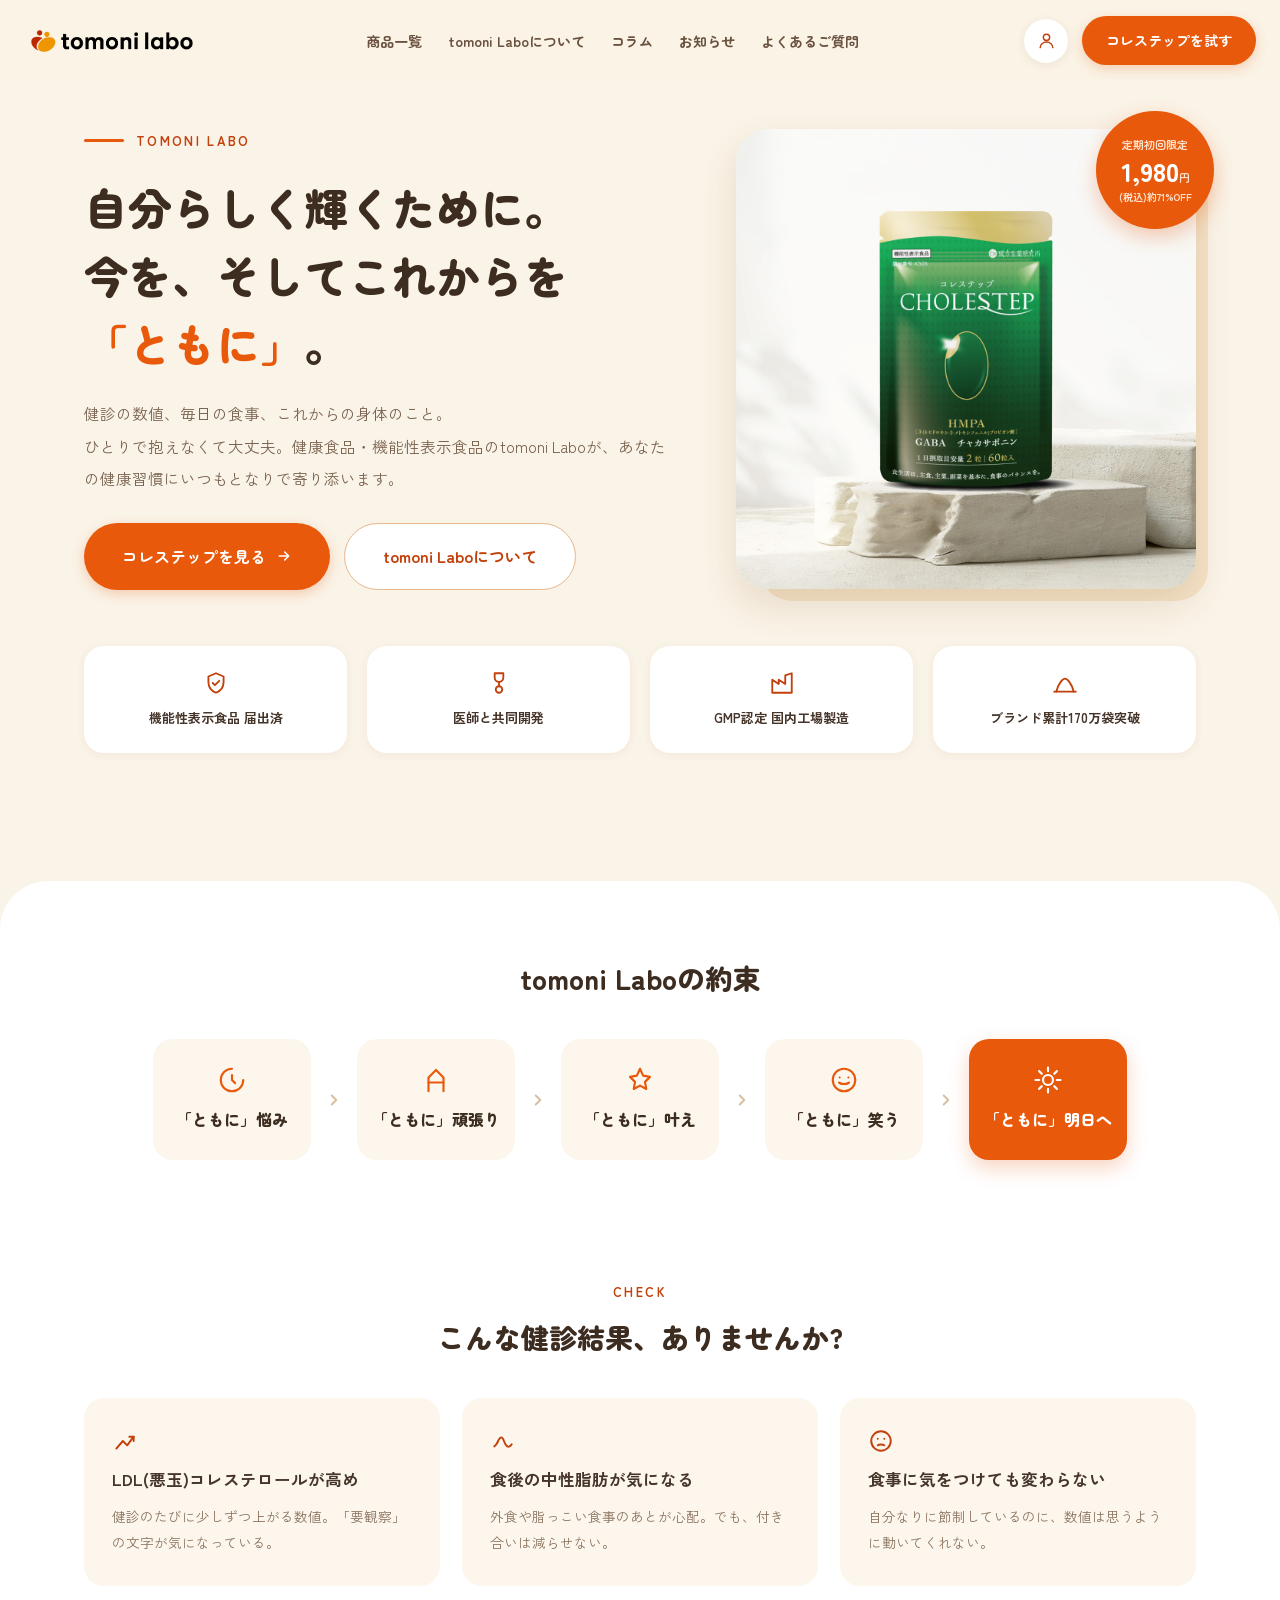
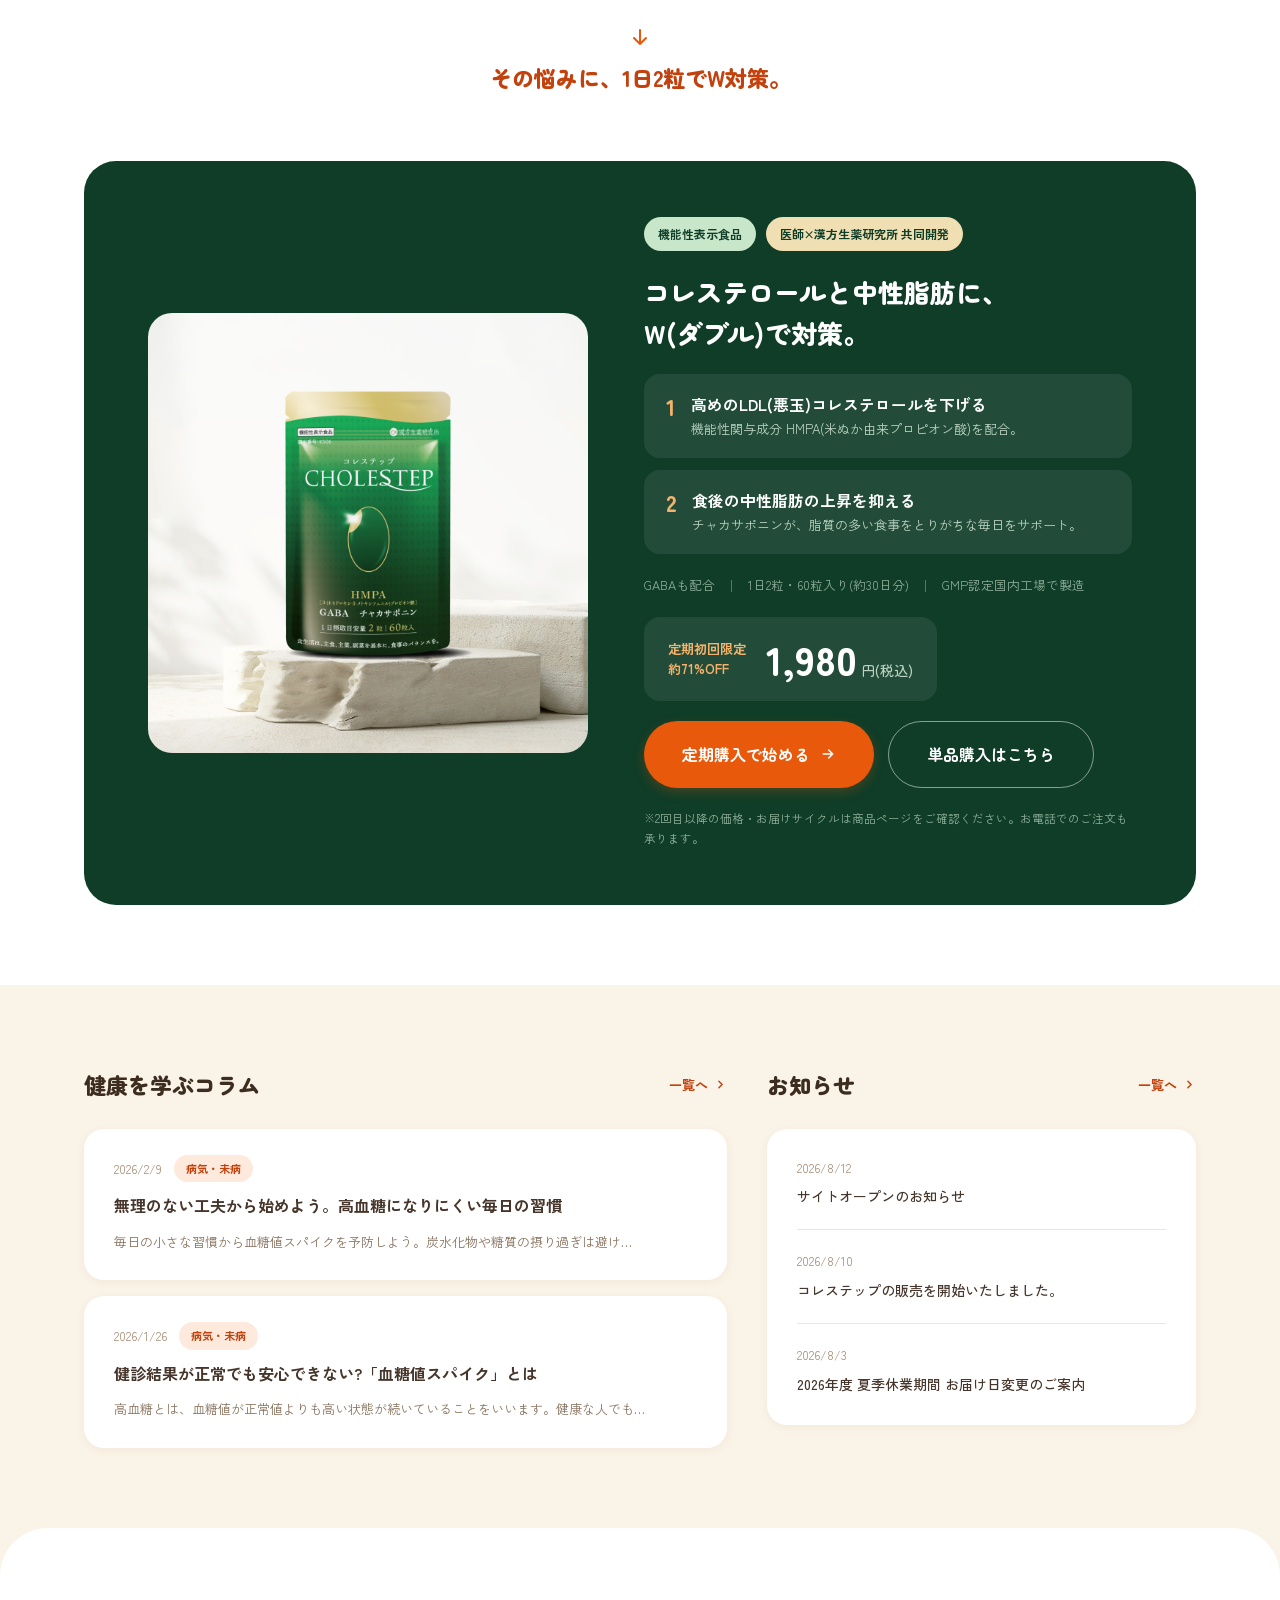
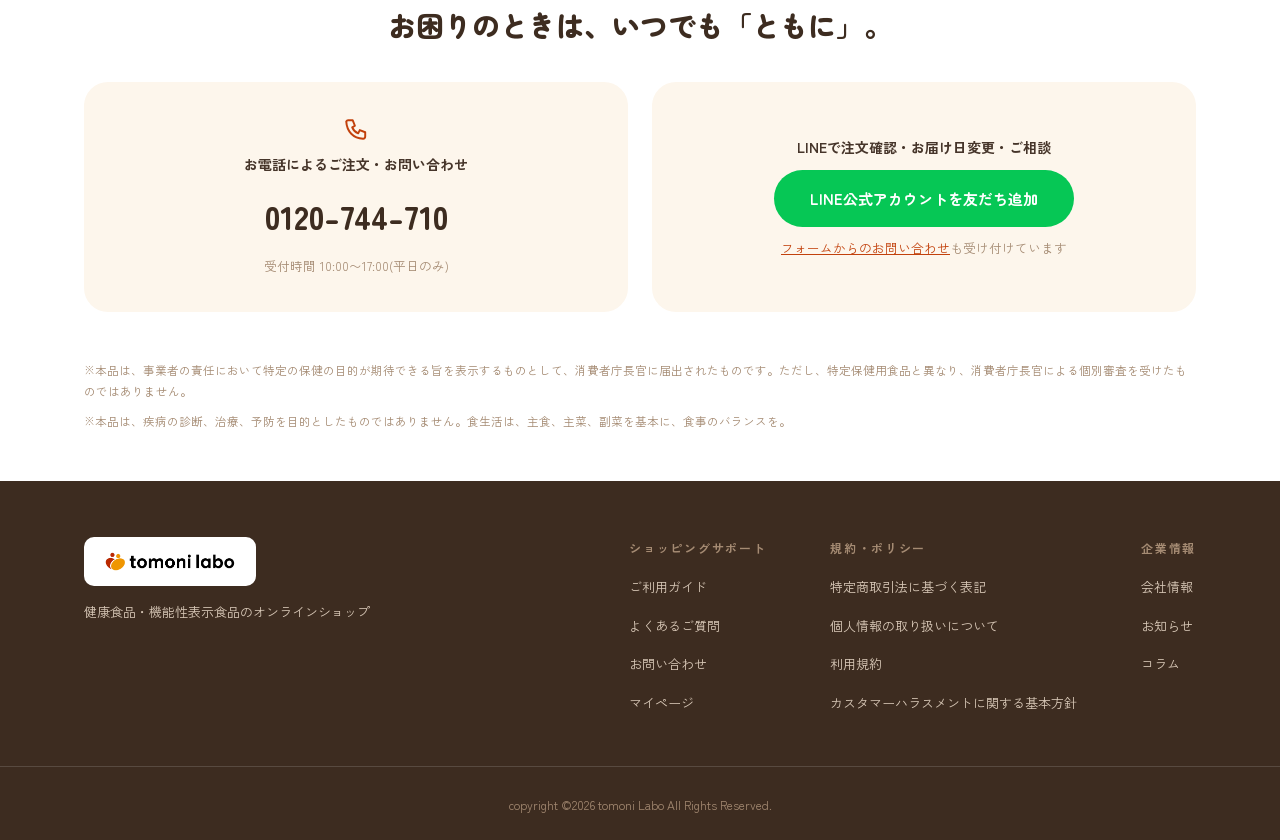
==== index.html @ ccfa9c8f "tomoni Labo トップページリニューアル(B案ベース) Co-Authored-By: Claude Fable 5 <noreply@anthropic.com>" ====
<!DOCTYPE html>
<html lang="ja">
<head>
  <meta charset="UTF-8">
  <meta name="viewport" content="width=device-width, initial-scale=1.0">
  <title>tomoni Labo(トモニラボ)公式オンラインショップ|健康食品・機能性表示食品</title>
  <meta name="description" content="自分らしく輝くために。今を、そしてこれからを「ともに」。健康食品・機能性表示食品のオンラインショップ tomoni Labo。高めのLDL(悪玉)コレステロールを下げ、食後の中性脂肪の上昇を抑える機能性表示食品「コレステップ」を販売中。">
  <meta property="og:title" content="tomoni Labo(トモニラボ)公式オンラインショップ">
  <meta property="og:description" content="自分らしく輝くために。今を、そしてこれからを「ともに」。健康食品・機能性表示食品のオンラインショップ。">
  <meta property="og:type" content="website">
  <meta property="og:url" content="https://tomoni-labo.com/">
  <link rel="preconnect" href="https://fonts.googleapis.com">
  <link rel="preconnect" href="https://fonts.gstatic.com" crossorigin>
  <link rel="stylesheet" href="https://fonts.googleapis.com/css2?family=Zen+Maru+Gothic:wght@500;700;900&family=Zen+Kaku+Gothic+New:wght@400;500;700&display=swap">
  <link rel="stylesheet" href="css/style.css">
</head>
<body>

<header class="site-header" id="top">
  <div class="header-inner">
    <a href="#top" class="header-logo">
      <img src="assets/logo.png" alt="tomoni Labo" width="176" height="36">
    </a>
    <nav class="global-nav" id="global-nav" aria-label="グローバルナビゲーション">
      <ul>
        <li><a href="#product">商品一覧</a></li>
        <li><a href="#brand">tomoni Laboについて</a></li>
        <li><a href="https://tomoni-labo.com/column">コラム</a></li>
        <li><a href="https://tomoni-labo.com/news">お知らせ</a></li>
        <li><a href="https://tomoni-labo.com/faq">よくあるご質問</a></li>
      </ul>
    </nav>
    <div class="header-actions">
      <a class="icon-btn" href="https://shop.tomoni-labo.com/shop/customers/sign_in" aria-label="マイページ">
        <svg width="19" height="19" viewBox="0 0 24 24" fill="none" stroke="currentColor" stroke-width="1.8" stroke-linecap="round" stroke-linejoin="round"><circle cx="12" cy="8" r="4"/><path d="M4 21c0-4 3.6-7 8-7s8 3 8 7"/></svg>
        <span class="icon-btn-label">マイページ</span>
      </a>
      <a class="btn btn-primary btn-header" href="https://shop.tomoni-labo.com/lp?u=cholestep">コレステップを試す</a>
      <button class="nav-toggle" id="nav-toggle" aria-label="メニュー" aria-expanded="false" aria-controls="global-nav">
        <span></span><span></span><span></span>
      </button>
    </div>
  </div>
</header>

<main>

  <!-- ヒーロー -->
  <section class="hero">
    <div class="hero-inner">
      <div class="hero-copy">
        <p class="hero-eyebrow"><span class="eyebrow-bar"></span>TOMONI LABO</p>
        <h1 class="hero-title">自分らしく輝くために。<br>今を、そしてこれからを<br><em>「ともに」</em>。</h1>
        <p class="hero-lead">健診の数値、毎日の食事、これからの身体のこと。<br class="pc-only">ひとりで抱えなくて大丈夫。健康食品・機能性表示食品のtomoni Laboが、あなたの健康習慣にいつもとなりで寄り添います。</p>
        <div class="hero-cta">
          <a class="btn btn-primary btn-lg" href="#product">コレステップを見る
            <svg width="16" height="16" viewBox="0 0 24 24" fill="none" stroke="currentColor" stroke-width="2.4" stroke-linecap="round" stroke-linejoin="round"><path d="M5 12h14M13 6l6 6-6 6"/></svg>
          </a>
          <a class="btn btn-outline btn-lg" href="#brand">tomoni Laboについて</a>
        </div>
      </div>
      <div class="hero-visual">
        <div class="hero-visual-bg" aria-hidden="true"></div>
        <img src="assets/cholestep.jpg" alt="機能性表示食品 コレステップ" width="500" height="500">
        <a class="price-badge" href="https://shop.tomoni-labo.com/lp?u=cholestep">
          <span class="price-badge-label">定期初回限定</span>
          <span class="price-badge-price">1,980<small>円</small></span>
          <span class="price-badge-note">(税込)約71%OFF</span>
        </a>
      </div>
    </div>

    <!-- 信頼バー -->
    <div class="trust-bar">
      <div class="trust-item">
        <svg width="26" height="26" viewBox="0 0 24 24" fill="none" stroke="currentColor" stroke-width="1.7" stroke-linecap="round" stroke-linejoin="round"><path d="M12 3l7 3v5c0 5-3 8.4-7 10-4-1.6-7-5-7-10V6z"/><path d="M9 12l2 2 4-4"/></svg>
        <span>機能性表示食品 届出済</span>
      </div>
      <div class="trust-item">
        <svg width="26" height="26" viewBox="0 0 24 24" fill="none" stroke="currentColor" stroke-width="1.7" stroke-linecap="round" stroke-linejoin="round"><path d="M8 3h8v4a4 4 0 0 1-8 0z"/><path d="M12 11v4"/><circle cx="12" cy="18" r="3"/></svg>
        <span>医師と共同開発</span>
      </div>
      <div class="trust-item">
        <svg width="26" height="26" viewBox="0 0 24 24" fill="none" stroke="currentColor" stroke-width="1.7" stroke-linecap="round" stroke-linejoin="round"><path d="M3 21V9l6 4V9l6 4V5l6-2v18z"/></svg>
        <span>GMP認定 国内工場製造</span>
      </div>
      <div class="trust-item">
        <svg width="26" height="26" viewBox="0 0 24 24" fill="none" stroke="currentColor" stroke-width="1.7" stroke-linecap="round" stroke-linejoin="round"><path d="M4 20c2-8 6-12 8-12s6 4 8 12"/><path d="M2 20h20"/></svg>
        <span>ブランド累計170万袋突破</span>
      </div>
    </div>
  </section>

  <!-- tomoni Laboの約束 -->
  <section class="promise" id="brand">
    <div class="section-inner">
      <h2 class="section-title">tomoni Laboの約束</h2>
      <div class="promise-flow">
        <div class="promise-card">
          <svg width="30" height="30" viewBox="0 0 24 24" fill="none" stroke="currentColor" stroke-width="1.7" stroke-linecap="round" stroke-linejoin="round"><path d="M21 12a9 9 0 1 1-9-9"/><path d="M12 8v4l2.5 2.5"/></svg>
          <span>「ともに」悩み</span>
        </div>
        <svg class="promise-arrow" width="18" height="18" viewBox="0 0 24 24" fill="none" stroke="currentColor" stroke-width="2.6" stroke-linecap="round" stroke-linejoin="round" aria-hidden="true"><path d="M9 6l6 6-6 6"/></svg>
        <div class="promise-card">
          <svg width="30" height="30" viewBox="0 0 24 24" fill="none" stroke="currentColor" stroke-width="1.7" stroke-linecap="round" stroke-linejoin="round"><path d="M6 21V10l6-6 6 6v11"/><path d="M6 14h12"/></svg>
          <span>「ともに」頑張り</span>
        </div>
        <svg class="promise-arrow" width="18" height="18" viewBox="0 0 24 24" fill="none" stroke="currentColor" stroke-width="2.6" stroke-linecap="round" stroke-linejoin="round" aria-hidden="true"><path d="M9 6l6 6-6 6"/></svg>
        <div class="promise-card">
          <svg width="30" height="30" viewBox="0 0 24 24" fill="none" stroke="currentColor" stroke-width="1.7" stroke-linecap="round" stroke-linejoin="round"><path d="M12 3l2.5 5.5L20 9.5l-4 4 1 5.7L12 16.5 7 19.2l1-5.7-4-4 5.5-1z"/></svg>
          <span>「ともに」叶え</span>
        </div>
        <svg class="promise-arrow" width="18" height="18" viewBox="0 0 24 24" fill="none" stroke="currentColor" stroke-width="2.6" stroke-linecap="round" stroke-linejoin="round" aria-hidden="true"><path d="M9 6l6 6-6 6"/></svg>
        <div class="promise-card">
          <svg width="30" height="30" viewBox="0 0 24 24" fill="none" stroke="currentColor" stroke-width="1.7" stroke-linecap="round" stroke-linejoin="round"><circle cx="12" cy="12" r="9"/><path d="M8.5 10h.01M15.5 10h.01"/><path d="M8 14c1.2 1.6 6.8 1.6 8 0"/></svg>
          <span>「ともに」笑う</span>
        </div>
        <svg class="promise-arrow" width="18" height="18" viewBox="0 0 24 24" fill="none" stroke="currentColor" stroke-width="2.6" stroke-linecap="round" stroke-linejoin="round" aria-hidden="true"><path d="M9 6l6 6-6 6"/></svg>
        <div class="promise-card promise-card-accent">
          <svg width="30" height="30" viewBox="0 0 24 24" fill="none" stroke="currentColor" stroke-width="1.7" stroke-linecap="round" stroke-linejoin="round"><circle cx="12" cy="12" r="4"/><path d="M12 2v3M12 19v3M2 12h3M19 12h3M4.9 4.9l2.1 2.1M17 17l2.1 2.1M19.1 4.9L17 7M7 17l-2.1 2.1"/></svg>
          <span>「ともに」明日へ</span>
        </div>
      </div>
    </div>
  </section>

  <!-- お悩み共感 -->
  <section class="concerns">
    <div class="section-inner">
      <p class="section-eyebrow">CHECK</p>
      <h2 class="section-title">こんな健診結果、ありませんか?</h2>
      <div class="concerns-grid">
        <div class="concern-card">
          <svg width="26" height="26" viewBox="0 0 24 24" fill="none" stroke="currentColor" stroke-width="1.8" stroke-linecap="round" stroke-linejoin="round"><path d="M4 19L10 12l4 4 6-8"/><path d="M20 12V8h-4"/></svg>
          <h3>LDL(悪玉)コレステロールが高め</h3>
          <p>健診のたびに少しずつ上がる数値。「要観察」の文字が気になっている。</p>
        </div>
        <div class="concern-card">
          <svg width="26" height="26" viewBox="0 0 24 24" fill="none" stroke="currentColor" stroke-width="1.8" stroke-linecap="round" stroke-linejoin="round"><path d="M4 17c2-1 3-4 4-6 1.4-2.8 3-3 4-1 1.2 2.4 2 6 4 7 1.2 0.6 3 0 4-2"/></svg>
          <h3>食後の中性脂肪が気になる</h3>
          <p>外食や脂っこい食事のあとが心配。でも、付き合いは減らせない。</p>
        </div>
        <div class="concern-card">
          <svg width="26" height="26" viewBox="0 0 24 24" fill="none" stroke="currentColor" stroke-width="1.8" stroke-linecap="round" stroke-linejoin="round"><circle cx="12" cy="12" r="9"/><path d="M9 10h.01M15 10h.01"/><path d="M9 16c1-1 5-1 6 0"/></svg>
          <h3>食事に気をつけても変わらない</h3>
          <p>自分なりに節制しているのに、数値は思うように動いてくれない。</p>
        </div>
      </div>
      <div class="concerns-lead">
        <svg width="24" height="24" viewBox="0 0 24 24" fill="none" stroke="currentColor" stroke-width="2" stroke-linecap="round" stroke-linejoin="round" aria-hidden="true"><path d="M12 4v14M6 12l6 6 6-6"/></svg>
        <p>その悩みに、1日2粒でW対策。</p>
      </div>
    </div>
  </section>

  <!-- 商品(コレステップ) -->
  <section class="product" id="product">
    <div class="section-inner">
      <div class="product-card">
        <div class="product-visual">
          <img src="assets/cholestep.jpg" alt="機能性表示食品 コレステップ" width="440" height="440" loading="lazy">
        </div>
        <div class="product-detail">
          <div class="product-badges">
            <span class="badge badge-green">機能性表示食品</span>
            <span class="badge badge-gold">医師×漢方生薬研究所 共同開発</span>
          </div>
          <h2 class="product-title">コレステロールと中性脂肪に、<br>W(ダブル)で対策。</h2>
          <div class="product-features">
            <div class="feature">
              <span class="feature-num">1</span>
              <div>
                <h3>高めのLDL(悪玉)コレステロールを下げる</h3>
                <p>機能性関与成分 HMPA(米ぬか由来プロピオン酸)を配合。</p>
              </div>
            </div>
            <div class="feature">
              <span class="feature-num">2</span>
              <div>
                <h3>食後の中性脂肪の上昇を抑える</h3>
                <p>チャカサポニンが、脂質の多い食事をとりがちな毎日をサポート。</p>
              </div>
            </div>
          </div>
          <ul class="product-meta">
            <li>GABAも配合</li>
            <li>1日2粒・60粒入り(約30日分)</li>
            <li>GMP認定国内工場で製造</li>
          </ul>
          <div class="product-price">
            <span class="product-price-label">定期初回限定<br>約71%OFF</span>
            <span class="product-price-value">1,980<small>円(税込)</small></span>
          </div>
          <div class="product-cta">
            <a class="btn btn-primary btn-lg" href="https://shop.tomoni-labo.com/lp?u=cholestep">定期購入で始める
              <svg width="16" height="16" viewBox="0 0 24 24" fill="none" stroke="currentColor" stroke-width="2.4" stroke-linecap="round" stroke-linejoin="round"><path d="M5 12h14M13 6l6 6-6 6"/></svg>
            </a>
            <a class="btn btn-ghost btn-lg" href="https://shop.tomoni-labo.com/shop/products/P-CLSXXXXX-01O00000">単品購入はこちら</a>
          </div>
          <p class="product-note">※2回目以降の価格・お届けサイクルは商品ページをご確認ください。お電話でのご注文も承ります。</p>
        </div>
      </div>
    </div>
  </section>

  <!-- コラム+お知らせ -->
  <section class="content-grid">
    <div class="section-inner">
      <div class="content-columns">
        <div class="column-block">
          <div class="block-head">
            <h2 class="section-title-sm">健康を学ぶコラム</h2>
            <a class="more-link" href="https://tomoni-labo.com/column">一覧へ
              <svg width="13" height="13" viewBox="0 0 24 24" fill="none" stroke="currentColor" stroke-width="2.6" stroke-linecap="round" stroke-linejoin="round"><path d="M9 6l6 6-6 6"/></svg>
            </a>
          </div>
          <a class="article-card" href="https://tomoni-labo.com/column">
            <div class="article-meta"><time datetime="2026-02-09">2026/2/9</time><span class="tag">病気・未病</span></div>
            <h3>無理のない工夫から始めよう。高血糖になりにくい毎日の習慣</h3>
            <p>毎日の小さな習慣から血糖値スパイクを予防しよう。炭水化物や糖質の摂り過ぎは避け…</p>
          </a>
          <a class="article-card" href="https://tomoni-labo.com/column">
            <div class="article-meta"><time datetime="2026-01-26">2026/1/26</time><span class="tag">病気・未病</span></div>
            <h3>健診結果が正常でも安心できない?「血糖値スパイク」とは</h3>
            <p>高血糖とは、血糖値が正常値よりも高い状態が続いていることをいいます。健康な人でも…</p>
          </a>
        </div>
        <div class="news-block">
          <div class="block-head">
            <h2 class="section-title-sm">お知らせ</h2>
            <a class="more-link" href="https://tomoni-labo.com/news">一覧へ
              <svg width="13" height="13" viewBox="0 0 24 24" fill="none" stroke="currentColor" stroke-width="2.6" stroke-linecap="round" stroke-linejoin="round"><path d="M9 6l6 6-6 6"/></svg>
            </a>
          </div>
          <ul class="news-list">
            <li><a href="https://tomoni-labo.com/news"><time datetime="2026-08-12">2026/8/12</time><span>サイトオープンのお知らせ</span></a></li>
            <li><a href="https://tomoni-labo.com/news"><time datetime="2026-08-10">2026/8/10</time><span>コレステップの販売を開始いたしました。</span></a></li>
            <li><a href="https://tomoni-labo.com/news"><time datetime="2026-08-03">2026/8/3</time><span>2026年度 夏季休業期間 お届け日変更のご案内</span></a></li>
          </ul>
        </div>
      </div>
    </div>
  </section>

  <!-- サポート -->
  <section class="support">
    <div class="section-inner">
      <h2 class="section-title">お困りのときは、いつでも「ともに」。</h2>
      <div class="support-grid">
        <div class="support-card">
          <svg width="26" height="26" viewBox="0 0 24 24" fill="none" stroke="currentColor" stroke-width="1.8" stroke-linecap="round" stroke-linejoin="round"><path d="M5 4h4l2 5-2.5 1.5c1 2.5 3 4.5 5.5 5.5L15.5 13l5 2v4a2 2 0 0 1-2 2C9.6 20.5 3.5 14.4 3 5a2 2 0 0 1 2-1"/></svg>
          <p class="support-label">お電話によるご注文・お問い合わせ</p>
          <a class="support-tel" href="tel:0120744710">0120-744-710</a>
          <p class="support-note">受付時間 10:00〜17:00(平日のみ)</p>
        </div>
        <div class="support-card">
          <p class="support-label">LINEで注文確認・お届け日変更・ご相談</p>
          <a class="btn btn-line" href="https://lin.ee/5a2stE7">LINE公式アカウントを友だち追加</a>
          <p class="support-note"><a href="https://tomoni-labo.com/form">フォームからのお問い合わせ</a>も受け付けています</p>
        </div>
      </div>
      <div class="disclaimer">
        <p>※本品は、事業者の責任において特定の保健の目的が期待できる旨を表示するものとして、消費者庁長官に届出されたものです。ただし、特定保健用食品と異なり、消費者庁長官による個別審査を受けたものではありません。</p>
        <p>※本品は、疾病の診断、治療、予防を目的としたものではありません。食生活は、主食、主菜、副菜を基本に、食事のバランスを。</p>
      </div>
    </div>
  </section>

</main>

<footer class="site-footer">
  <div class="footer-inner">
    <div class="footer-brand">
      <div class="footer-logo"><img src="assets/logo.png" alt="tomoni Labo" width="140" height="29" loading="lazy"></div>
      <p>健康食品・機能性表示食品のオンラインショップ</p>
    </div>
    <div class="footer-nav">
      <div class="footer-col">
        <p class="footer-col-title">ショッピングサポート</p>
        <ul>
          <li><a href="https://tomoni-labo.com/guide">ご利用ガイド</a></li>
          <li><a href="https://tomoni-labo.com/faq">よくあるご質問</a></li>
          <li><a href="https://tomoni-labo.com/form">お問い合わせ</a></li>
          <li><a href="https://shop.tomoni-labo.com/shop/customers/sign_in">マイページ</a></li>
        </ul>
      </div>
      <div class="footer-col">
        <p class="footer-col-title">規約・ポリシー</p>
        <ul>
          <li><a href="https://tomoni-labo.com/specific-trade">特定商取引法に基づく表記</a></li>
          <li><a href="https://tomoni-labo.com/privacy">個人情報の取り扱いについて</a></li>
          <li><a href="https://tomoni-labo.com/terms">利用規約</a></li>
          <li><a href="https://tomoni-labo.com/customer-harassment-policy">カスタマーハラスメントに関する基本方針</a></li>
        </ul>
      </div>
      <div class="footer-col">
        <p class="footer-col-title">企業情報</p>
        <ul>
          <li><a href="https://tomoni-labo.com/company">会社情報</a></li>
          <li><a href="https://tomoni-labo.com/news">お知らせ</a></li>
          <li><a href="https://tomoni-labo.com/column">コラム</a></li>
        </ul>
      </div>
    </div>
  </div>
  <div class="footer-copy">
    <small>copyright ©2026 tomoni Labo All Rights Reserved.</small>
  </div>
</footer>

<script>
  const toggle = document.getElementById('nav-toggle');
  const nav = document.getElementById('global-nav');
  toggle.addEventListener('click', () => {
    const open = document.body.classList.toggle('nav-open');
    toggle.setAttribute('aria-expanded', open ? 'true' : 'false');
  });
  nav.addEventListener('click', (e) => {
    if (e.target.closest('a')) {
      document.body.classList.remove('nav-open');
      toggle.setAttribute('aria-expanded', 'false');
    }
  });
</script>

</body>
</html>
---- css/style.css ----
/* ==========================================================
   tomoni Labo トップページ
   B案「ともに・ウォーム」ベース
   ========================================================== */

:root {
  --orange: #e8590c;
  --orange-dark: #c2410c;
  --orange-pale: #fdeadd;
  --cream: #faf3e7;
  --cream-card: #fdf6ec;
  --cream-shade: #f5e3c8;
  --brown-ink: #3d2c20;
  --brown-text: #46352a;
  --brown-soft: #7a6350;
  --brown-muted: #a58b73;
  --green-deep: #0f3d28;
  --green-pale: #8fae99;
  --green-mint: #bcd3c3;
  --gold: #f5b26b;
  --line-green: #06c755;
  --shadow-warm: 0 2px 10px rgba(120, 72, 20, 0.06);
  --font-display: 'Zen Maru Gothic', 'Hiragino Maru Gothic ProN', sans-serif;
  --font-body: 'Zen Kaku Gothic New', 'Hiragino Kaku Gothic ProN', sans-serif;
}

* { margin: 0; padding: 0; box-sizing: border-box; }

html { scroll-behavior: smooth; scroll-padding-top: 90px; }

body {
  font-family: var(--font-body);
  color: var(--brown-text);
  background: var(--cream);
  line-height: 1.8;
  -webkit-font-smoothing: antialiased;
}

img { max-width: 100%; height: auto; display: block; }
a { color: var(--orange-dark); text-decoration: none; }
ul { list-style: none; }

.section-inner {
  max-width: 1160px;
  margin: 0 auto;
  padding: 0 24px;
}

.section-eyebrow {
  font-family: var(--font-display);
  font-size: 13px;
  font-weight: 700;
  letter-spacing: 0.2em;
  color: var(--orange-dark);
  text-align: center;
}

.section-title {
  font-family: var(--font-display);
  font-size: clamp(22px, 3vw, 28px);
  font-weight: 900;
  color: var(--brown-ink);
  text-align: center;
}

.section-title-sm {
  font-family: var(--font-display);
  font-size: 22px;
  font-weight: 900;
  color: var(--brown-ink);
}

/* ---------- ボタン ---------- */
.btn {
  display: inline-flex;
  align-items: center;
  justify-content: center;
  gap: 10px;
  font-family: var(--font-display);
  font-weight: 700;
  border-radius: 999px;
  transition: transform 0.2s ease, box-shadow 0.2s ease, background 0.2s ease;
}
.btn:hover { transform: translateY(-2px); }

.btn-primary {
  background: var(--orange);
  color: #fff;
  box-shadow: 0 4px 12px rgba(232, 89, 12, 0.25);
}
.btn-primary:hover { background: #d94f08; color: #fff; box-shadow: 0 8px 20px rgba(232, 89, 12, 0.35); }

.btn-outline {
  background: #fff;
  color: var(--orange-dark);
  border: 1.5px solid #e8b88f;
}
.btn-outline:hover { border-color: var(--orange); color: var(--orange-dark); }

.btn-ghost {
  background: transparent;
  color: #fff;
  border: 1.5px solid rgba(255, 255, 255, 0.5);
}
.btn-ghost:hover { border-color: #fff; color: #fff; }

.btn-line {
  background: var(--line-green);
  color: #fff;
  padding: 15px 36px;
  font-size: 15px;
}
.btn-line:hover { background: #05b34c; color: #fff; }

.btn-lg { padding: 18px 38px; font-size: 16px; }
.btn-header { padding: 12px 24px; font-size: 14px; }

/* ---------- ヘッダー ---------- */
.site-header {
  position: sticky;
  top: 0;
  z-index: 100;
  background: rgba(250, 243, 231, 0.92);
  backdrop-filter: blur(8px);
}

.header-inner {
  max-width: 1280px;
  margin: 0 auto;
  padding: 16px 24px;
  display: flex;
  align-items: center;
  justify-content: space-between;
  gap: 24px;
}

.header-logo img { width: 176px; height: auto; }

.global-nav ul {
  display: flex;
  align-items: center;
  gap: 26px;
}
.global-nav a {
  font-family: var(--font-display);
  font-size: 14px;
  font-weight: 700;
  color: #6b5240;
}
.global-nav a:hover { color: var(--orange-dark); }

.header-actions {
  display: flex;
  align-items: center;
  gap: 14px;
}

.icon-btn {
  display: flex;
  flex-direction: column;
  align-items: center;
  justify-content: center;
  width: 44px;
  height: 44px;
  background: #fff;
  border-radius: 999px;
  color: var(--orange-dark);
  box-shadow: 0 2px 8px rgba(120, 72, 20, 0.1);
}
.icon-btn:hover { color: var(--orange); }
.icon-btn-label {
  position: absolute;
  width: 1px; height: 1px;
  overflow: hidden;
  clip: rect(0 0 0 0);
}

.nav-toggle {
  display: none;
  flex-direction: column;
  justify-content: center;
  gap: 5px;
  width: 44px;
  height: 44px;
  background: #fff;
  border: none;
  border-radius: 999px;
  cursor: pointer;
  box-shadow: 0 2px 8px rgba(120, 72, 20, 0.1);
  padding: 0 12px;
}
.nav-toggle span {
  display: block;
  height: 2px;
  background: var(--orange-dark);
  border-radius: 2px;
}

/* ---------- ヒーロー ---------- */
.hero { padding: 48px 0 64px; }

.hero-inner {
  max-width: 1160px;
  margin: 0 auto;
  padding: 0 24px;
  display: grid;
  grid-template-columns: minmax(0, 1fr) minmax(0, 460px);
  gap: 56px;
  align-items: center;
}

.hero-eyebrow {
  display: flex;
  align-items: center;
  gap: 12px;
  font-family: var(--font-display);
  font-size: 13px;
  font-weight: 700;
  letter-spacing: 0.18em;
  color: var(--orange-dark);
}
.eyebrow-bar {
  width: 40px;
  height: 3px;
  background: var(--orange);
  border-radius: 999px;
}

.hero-title {
  font-family: var(--font-display);
  font-size: clamp(30px, 4vw, 44px);
  font-weight: 900;
  line-height: 1.55;
  color: var(--brown-ink);
  margin: 20px 0;
}
.hero-title em {
  font-style: normal;
  color: var(--orange);
}

.hero-lead {
  font-size: 15.5px;
  line-height: 2.1;
  color: var(--brown-soft);
  margin-bottom: 28px;
}

.hero-cta {
  display: flex;
  flex-wrap: wrap;
  gap: 14px;
}

.hero-visual {
  position: relative;
}
.hero-visual-bg {
  position: absolute;
  inset: 24px -12px -12px 24px;
  background: var(--cream-shade);
  border-radius: 32px;
}
.hero-visual img {
  position: relative;
  border-radius: 32px;
  box-shadow: 0 16px 36px rgba(120, 72, 20, 0.14);
}

.price-badge {
  position: absolute;
  top: -18px;
  right: -18px;
  display: flex;
  flex-direction: column;
  align-items: center;
  justify-content: center;
  gap: 2px;
  width: 118px;
  height: 118px;
  background: var(--orange);
  border-radius: 999px;
  box-shadow: 0 8px 20px rgba(232, 89, 12, 0.3);
  text-align: center;
  transition: transform 0.2s ease;
}
.price-badge:hover { transform: scale(1.05); }
.price-badge-label {
  font-family: var(--font-display);
  font-size: 11px;
  font-weight: 700;
  color: #ffe3cf;
}
.price-badge-price {
  font-family: var(--font-display);
  font-size: 26px;
  font-weight: 900;
  color: #fff;
  line-height: 1.1;
}
.price-badge-price small {
  font-size: 11px;
  font-weight: 700;
  color: #ffe3cf;
}
.price-badge-note {
  font-size: 10px;
  font-weight: 700;
  color: #ffe3cf;
}

/* ---------- 信頼バー ---------- */
.trust-bar {
  max-width: 1160px;
  margin: 56px auto 0;
  padding: 0 24px;
  display: grid;
  grid-template-columns: repeat(4, minmax(0, 1fr));
  gap: 20px;
}
.trust-item {
  display: flex;
  flex-direction: column;
  align-items: center;
  gap: 10px;
  background: #fff;
  border-radius: 20px;
  padding: 24px 16px;
  box-shadow: var(--shadow-warm);
  color: var(--orange-dark);
  text-align: center;
}
.trust-item span {
  font-size: 13px;
  font-weight: 700;
  color: var(--brown-text);
}

/* ---------- tomoni Laboの約束 ---------- */
.promise {
  background: #fff;
  border-radius: 48px 48px 0 0;
  padding: 72px 0;
  margin-top: 64px;
}
.promise .section-title { margin-bottom: 36px; }

.promise-flow {
  display: flex;
  align-items: center;
  justify-content: center;
  gap: 14px;
  flex-wrap: wrap;
}
.promise-card {
  display: flex;
  flex-direction: column;
  align-items: center;
  gap: 10px;
  background: var(--cream-card);
  border-radius: 20px;
  padding: 26px 18px;
  width: 158px;
  color: var(--orange);
}
.promise-card span {
  font-family: var(--font-display);
  font-size: 16px;
  font-weight: 900;
  color: var(--brown-ink);
  white-space: nowrap;
}
.promise-card-accent {
  background: var(--orange);
  color: #fff;
  box-shadow: 0 8px 20px rgba(232, 89, 12, 0.25);
}
.promise-card-accent span { color: #fff; }
.promise-arrow { color: #d9bfa0; flex-shrink: 0; }

/* ---------- お悩み共感 ---------- */
.concerns {
  background: #fff;
  padding: 48px 0 64px;
}
.concerns .section-eyebrow { margin-bottom: 8px; }
.concerns .section-title { margin-bottom: 36px; }

.concerns-grid {
  display: grid;
  grid-template-columns: repeat(3, minmax(0, 1fr));
  gap: 22px;
}
.concern-card {
  display: flex;
  flex-direction: column;
  gap: 12px;
  background: var(--cream-card);
  border-radius: 20px;
  padding: 30px 28px;
  color: var(--orange-dark);
}
.concern-card h3 {
  font-size: 16.5px;
  font-weight: 700;
  color: var(--brown-text);
  line-height: 1.6;
}
.concern-card p {
  font-size: 13.5px;
  line-height: 1.9;
  color: #8a7460;
}

.concerns-lead {
  display: flex;
  flex-direction: column;
  align-items: center;
  gap: 8px;
  margin-top: 40px;
  color: var(--orange);
}
.concerns-lead p {
  font-family: var(--font-display);
  font-size: clamp(18px, 2.5vw, 22px);
  font-weight: 900;
  color: var(--orange-dark);
}

/* ---------- 商品 ---------- */
.product {
  background: #fff;
  padding: 0 0 80px;
}
.product-card {
  display: grid;
  grid-template-columns: minmax(0, 440px) minmax(0, 1fr);
  gap: 56px;
  align-items: center;
  background: var(--green-deep);
  border-radius: 32px;
  padding: 56px 64px;
}
.product-visual img { border-radius: 24px; }

.product-detail {
  display: flex;
  flex-direction: column;
  gap: 20px;
}

.product-badges {
  display: flex;
  flex-wrap: wrap;
  gap: 10px;
}
.badge {
  font-size: 12px;
  font-weight: 700;
  border-radius: 999px;
  padding: 6px 14px;
}
.badge-green { color: var(--green-deep); background: #c8e6c9; }
.badge-gold { color: var(--green-deep); background: #f0dfb2; }

.product-title {
  font-family: var(--font-display);
  font-size: clamp(20px, 2.8vw, 26px);
  font-weight: 900;
  line-height: 1.6;
  color: #fff;
}

.product-features {
  display: flex;
  flex-direction: column;
  gap: 12px;
}
.feature {
  display: flex;
  gap: 16px;
  background: rgba(255, 255, 255, 0.08);
  border-radius: 16px;
  padding: 18px 22px;
}
.feature-num {
  font-family: var(--font-display);
  font-size: 22px;
  font-weight: 900;
  color: var(--gold);
  line-height: 1.3;
}
.feature h3 {
  font-size: 15.5px;
  font-weight: 700;
  color: #fff;
  line-height: 1.6;
}
.feature p {
  font-size: 13px;
  line-height: 1.8;
  color: var(--green-mint);
}

.product-meta {
  display: flex;
  flex-wrap: wrap;
  align-items: center;
  gap: 8px 0;
  font-size: 12.5px;
  color: var(--green-pale);
}
.product-meta li { display: flex; align-items: center; }
.product-meta li + li::before {
  content: "";
  display: inline-block;
  width: 1px;
  height: 12px;
  background: rgba(255, 255, 255, 0.3);
  margin: 0 16px;
}

.product-price {
  display: inline-flex;
  align-items: center;
  gap: 20px;
  background: rgba(255, 255, 255, 0.08);
  border-radius: 16px;
  padding: 18px 24px;
  align-self: flex-start;
}
.product-price-label {
  font-size: 13px;
  font-weight: 700;
  color: var(--gold);
  line-height: 1.5;
}
.product-price-value {
  font-family: var(--font-display);
  font-size: 40px;
  font-weight: 900;
  color: #fff;
  line-height: 1.2;
}
.product-price-value small {
  font-size: 14px;
  font-weight: 500;
  color: var(--green-mint);
  margin-left: 4px;
}

.product-cta {
  display: flex;
  flex-wrap: wrap;
  gap: 14px;
}
.product-note {
  font-size: 11.5px;
  color: var(--green-pale);
}

/* ---------- コラム+お知らせ ---------- */
.content-grid { padding: 80px 0; }

.content-columns {
  display: grid;
  grid-template-columns: minmax(0, 1.5fr) minmax(0, 1fr);
  gap: 40px;
}

.block-head {
  display: flex;
  align-items: center;
  justify-content: space-between;
  margin-bottom: 24px;
}
.more-link {
  display: inline-flex;
  align-items: center;
  gap: 6px;
  font-size: 13px;
  font-weight: 700;
  color: var(--orange-dark);
}
.more-link:hover { color: var(--orange); }

.column-block { display: flex; flex-direction: column; }
.article-card {
  display: flex;
  flex-direction: column;
  gap: 10px;
  background: #fff;
  border-radius: 20px;
  padding: 26px 30px;
  box-shadow: var(--shadow-warm);
  transition: transform 0.2s ease, box-shadow 0.2s ease;
}
.article-card + .article-card { margin-top: 16px; }
.article-card:hover {
  transform: translateY(-2px);
  box-shadow: 0 8px 20px rgba(120, 72, 20, 0.12);
}
.article-meta {
  display: flex;
  align-items: center;
  gap: 12px;
}
.article-meta time { font-size: 12px; color: var(--brown-muted); }
.tag {
  font-size: 11px;
  font-weight: 700;
  color: var(--orange-dark);
  background: var(--orange-pale);
  border-radius: 999px;
  padding: 4px 12px;
}
.article-card h3 {
  font-size: 16px;
  font-weight: 700;
  line-height: 1.7;
  color: var(--brown-text);
}
.article-card p {
  font-size: 13px;
  line-height: 1.9;
  color: #8a7460;
}

.news-list {
  background: #fff;
  border-radius: 20px;
  padding: 8px 30px;
  box-shadow: var(--shadow-warm);
}
.news-list li + li { border-top: 1px solid #f0e6d6; }
.news-list a {
  display: flex;
  flex-direction: column;
  gap: 6px;
  padding: 20px 0;
}
.news-list time { font-size: 12px; color: var(--brown-muted); }
.news-list span {
  font-size: 14px;
  font-weight: 500;
  color: var(--brown-text);
}
.news-list a:hover span { color: var(--orange-dark); }

/* ---------- サポート ---------- */
.support {
  background: #fff;
  border-radius: 48px 48px 0 0;
  padding: 72px 0 48px;
}
.support .section-title { margin-bottom: 32px; }

.support-grid {
  display: grid;
  grid-template-columns: repeat(2, minmax(0, 1fr));
  gap: 24px;
}
.support-card {
  display: flex;
  flex-direction: column;
  align-items: center;
  justify-content: center;
  gap: 10px;
  background: var(--cream-card);
  border-radius: 24px;
  padding: 34px 32px;
  text-align: center;
  color: var(--orange-dark);
}
.support-label {
  font-size: 14px;
  font-weight: 700;
  color: var(--brown-text);
}
.support-tel {
  font-family: var(--font-display);
  font-size: 32px;
  font-weight: 900;
  color: var(--brown-ink);
}
.support-note {
  font-size: 12.5px;
  color: var(--brown-muted);
}
.support-note a { text-decoration: underline; }

.disclaimer {
  margin-top: 48px;
  display: flex;
  flex-direction: column;
  gap: 8px;
}
.disclaimer p {
  font-size: 11.5px;
  line-height: 1.9;
  color: var(--brown-muted);
}

/* ---------- フッター ---------- */
.site-footer {
  background: var(--brown-ink);
  color: #d9c9b8;
  padding: 56px 0 0;
}
.footer-inner {
  max-width: 1160px;
  margin: 0 auto;
  padding: 0 24px;
  display: flex;
  justify-content: space-between;
  align-items: flex-start;
  gap: 48px;
  flex-wrap: wrap;
}
.footer-brand {
  display: flex;
  flex-direction: column;
  gap: 14px;
}
.footer-logo {
  background: #fff;
  border-radius: 10px;
  padding: 10px 16px;
  align-self: flex-start;
}
.footer-brand p { font-size: 13px; }

.footer-nav {
  display: flex;
  gap: 64px;
  flex-wrap: wrap;
}
.footer-col-title {
  font-size: 12px;
  font-weight: 700;
  letter-spacing: 0.14em;
  color: var(--brown-muted);
  margin-bottom: 12px;
}
.footer-col li { margin-bottom: 10px; }
.footer-col a {
  font-size: 13px;
  color: #d9c9b8;
}
.footer-col a:hover { color: #fff; }

.footer-copy {
  margin-top: 40px;
  border-top: 1px solid rgba(255, 255, 255, 0.14);
  padding: 22px 24px;
  text-align: center;
}
.footer-copy small {
  font-size: 12px;
  color: var(--brown-muted);
}

/* ==========================================================
   レスポンシブ
   ========================================================== */

@media (max-width: 1080px) {
  .global-nav ul { gap: 18px; }
  .hero-inner { gap: 40px; }
  .product-card { padding: 44px 40px; gap: 40px; }
}

@media (max-width: 900px) {
  .pc-only { display: none; }

  /* ヘッダー: ハンバーガー */
  .nav-toggle { display: flex; }
  .global-nav {
    position: fixed;
    top: 76px;
    left: 0;
    right: 0;
    background: #fff;
    box-shadow: 0 12px 24px rgba(120, 72, 20, 0.12);
    border-radius: 0 0 24px 24px;
    padding: 12px 24px 24px;
    display: none;
  }
  body.nav-open .global-nav { display: block; }
  .global-nav ul {
    flex-direction: column;
    align-items: stretch;
    gap: 0;
  }
  .global-nav li + li { border-top: 1px solid #f0e6d6; }
  .global-nav a {
    display: block;
    padding: 14px 4px;
    font-size: 15px;
  }
  .btn-header { display: none; }

  .hero { padding-top: 24px; }
  .hero-inner {
    grid-template-columns: 1fr;
    gap: 48px;
  }
  .hero-visual { max-width: 440px; margin: 0 auto; }

  .trust-bar { grid-template-columns: repeat(2, minmax(0, 1fr)); }

  .promise-arrow { display: none; }
  .promise-flow { gap: 12px; }
  .promise-card { width: calc(33.3% - 8px); min-width: 150px; }

  .concerns-grid { grid-template-columns: 1fr; }

  .product-card {
    grid-template-columns: 1fr;
    padding: 36px 28px;
    gap: 32px;
  }
  .product-visual { max-width: 380px; margin: 0 auto; }

  .content-columns { grid-template-columns: 1fr; }

  .support-grid { grid-template-columns: 1fr; }

  .footer-inner { flex-direction: column; gap: 36px; }
  .footer-nav { gap: 40px; }
}

@media (max-width: 560px) {
  .header-logo img { width: 140px; }
  .hero-title { font-size: 30px; }
  .hero-cta .btn { width: 100%; }
  .price-badge { right: -6px; width: 104px; height: 104px; }
  .price-badge-price { font-size: 22px; }
  .trust-bar { grid-template-columns: 1fr; gap: 12px; }
  .trust-item { flex-direction: row; justify-content: flex-start; padding: 16px 20px; }
  .promise-card { width: calc(50% - 6px); min-width: 0; }
  .promise-card span { font-size: 14px; }
  .product-cta .btn { width: 100%; }
  .product-price { align-self: stretch; justify-content: center; }
  .support-tel { font-size: 28px; }
}
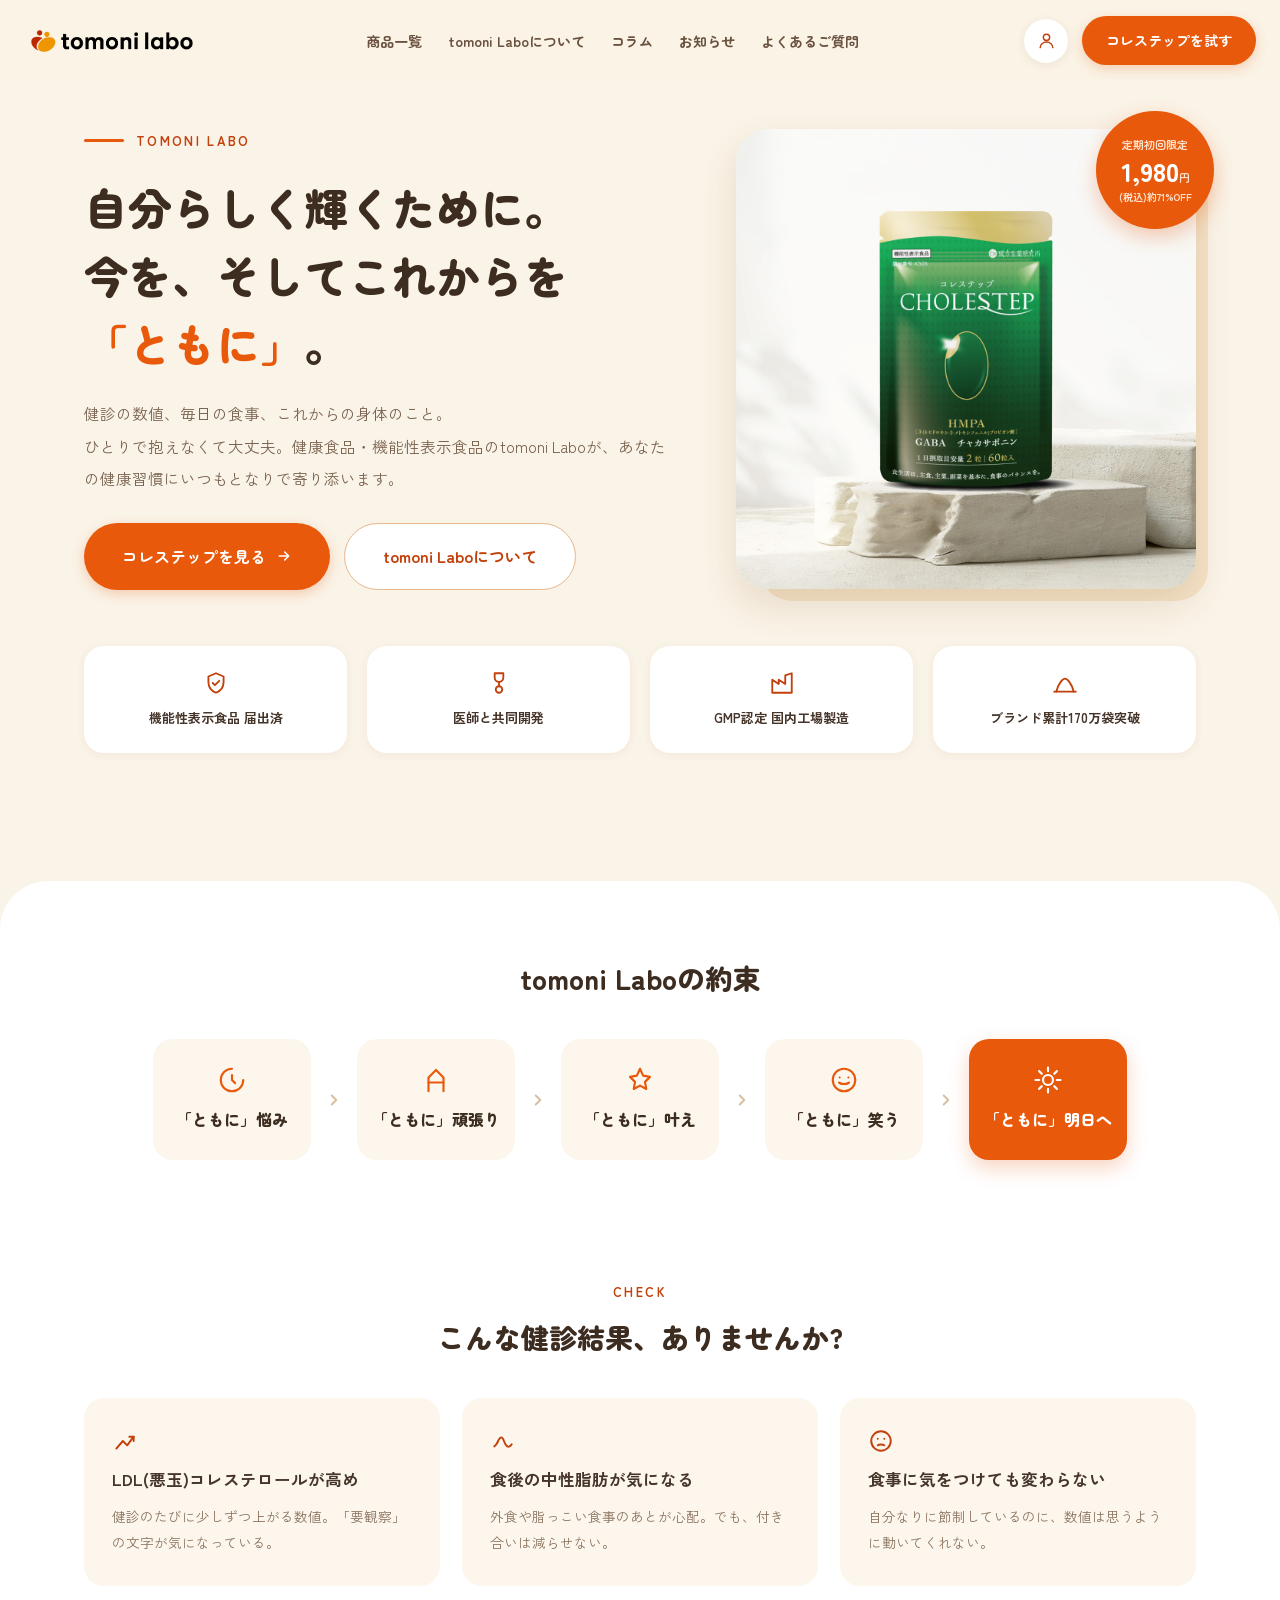
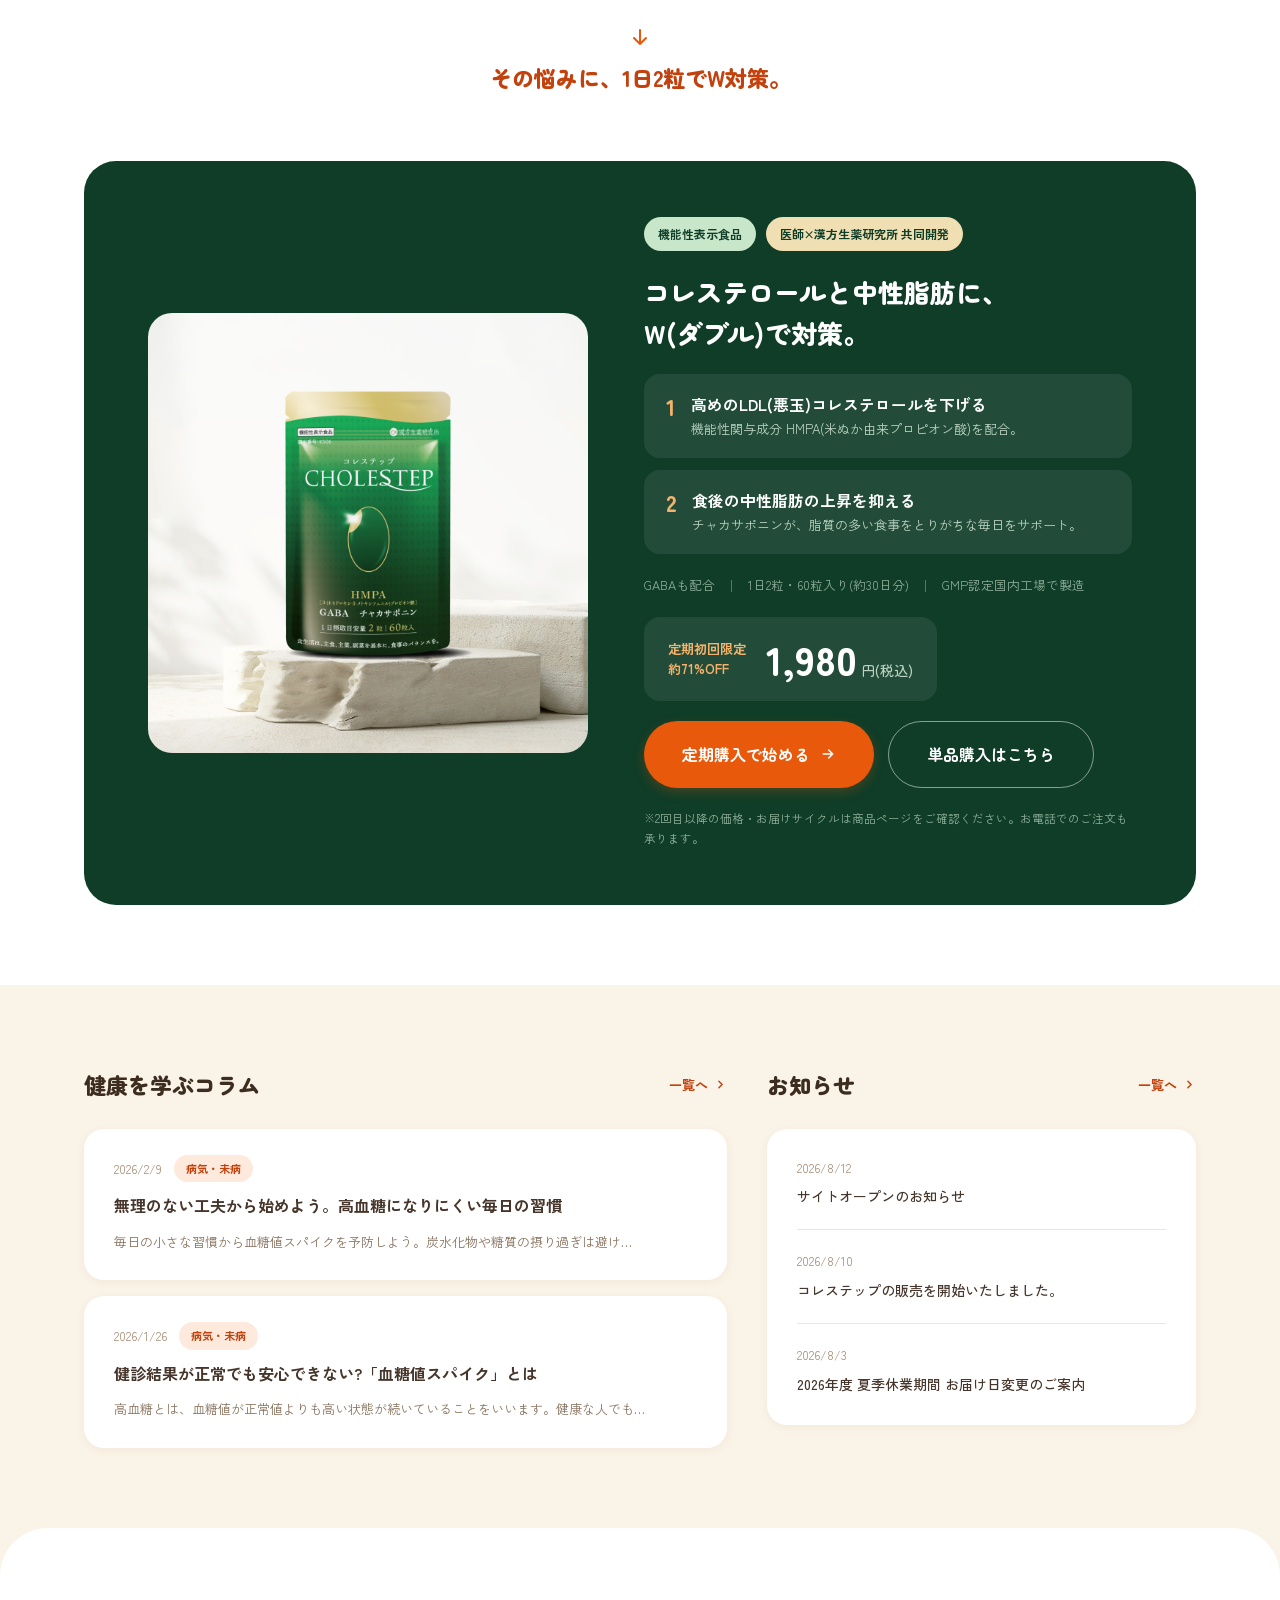
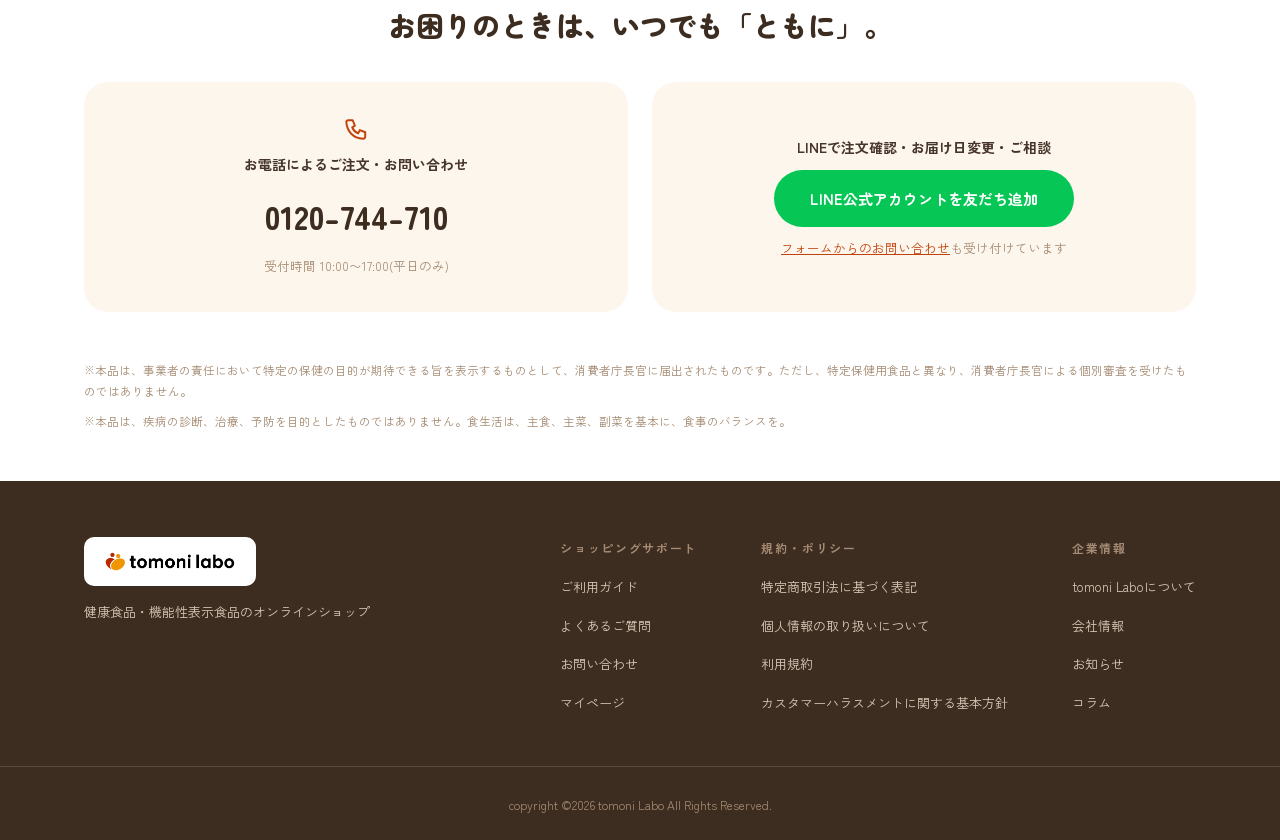
==== commit 4ab40c13: "「tomoni Laboについて」ページを追加、ナビ・フッターからリンク Co-Authored-By: Claude Fable 5 <noreply@anthropic.com>" ====
--- a/index.html
+++ b/index.html
@@ -24,7 +24,7 @@
     <nav class="global-nav" id="global-nav" aria-label="グローバルナビゲーション">
       <ul>
         <li><a href="#product">商品一覧</a></li>
-        <li><a href="#brand">tomoni Laboについて</a></li>
+        <li><a href="about.html">tomoni Laboについて</a></li>
         <li><a href="https://tomoni-labo.com/column">コラム</a></li>
         <li><a href="https://tomoni-labo.com/news">お知らせ</a></li>
         <li><a href="https://tomoni-labo.com/faq">よくあるご質問</a></li>
@@ -56,7 +56,7 @@
           <a class="btn btn-primary btn-lg" href="#product">コレステップを見る
             <svg width="16" height="16" viewBox="0 0 24 24" fill="none" stroke="currentColor" stroke-width="2.4" stroke-linecap="round" stroke-linejoin="round"><path d="M5 12h14M13 6l6 6-6 6"/></svg>
           </a>
-          <a class="btn btn-outline btn-lg" href="#brand">tomoni Laboについて</a>
+          <a class="btn btn-outline btn-lg" href="about.html">tomoni Laboについて</a>
         </div>
       </div>
       <div class="hero-visual">
@@ -296,6 +296,7 @@
       <div class="footer-col">
         <p class="footer-col-title">企業情報</p>
         <ul>
+          <li><a href="about.html">tomoni Laboについて</a></li>
           <li><a href="https://tomoni-labo.com/company">会社情報</a></li>
           <li><a href="https://tomoni-labo.com/news">お知らせ</a></li>
           <li><a href="https://tomoni-labo.com/column">コラム</a></li>
--- a/css/style.css
+++ b/css/style.css
@@ -759,6 +759,184 @@
   font-size: 12px;
   color: var(--brown-muted);
 }
+
+/* ---------- Aboutページ ---------- */
+.page-hero {
+  padding: 48px 0 0;
+  text-align: center;
+}
+.page-hero-label {
+  font-family: var(--font-display);
+  font-size: 13px;
+  font-weight: 700;
+  letter-spacing: 0.2em;
+  color: var(--orange-dark);
+}
+.page-hero-title {
+  font-family: var(--font-display);
+  font-size: clamp(26px, 3.5vw, 36px);
+  font-weight: 900;
+  color: var(--brown-ink);
+  margin-top: 8px;
+}
+
+.concept {
+  padding: 56px 0 72px;
+  text-align: center;
+}
+.concept-statement {
+  font-family: var(--font-display);
+  font-size: clamp(24px, 3.5vw, 38px);
+  font-weight: 900;
+  line-height: 1.7;
+  color: var(--brown-ink);
+  margin: 16px 0 24px;
+}
+.concept-statement em {
+  font-style: normal;
+  color: var(--orange);
+}
+.concept-lead {
+  font-size: 15px;
+  line-height: 2.2;
+  color: var(--brown-soft);
+  max-width: 720px;
+  margin: 0 auto 48px;
+}
+
+.concept-list {
+  display: grid;
+  grid-template-columns: repeat(5, minmax(0, 1fr));
+  gap: 16px;
+  text-align: left;
+}
+.concept-item {
+  display: flex;
+  flex-direction: column;
+  gap: 10px;
+  background: #fff;
+  border-radius: 20px;
+  padding: 26px 22px;
+  box-shadow: var(--shadow-warm);
+  color: var(--orange);
+}
+.concept-item h3 {
+  font-family: var(--font-display);
+  font-size: 16px;
+  font-weight: 900;
+  color: var(--brown-ink);
+}
+.concept-item p {
+  font-size: 12.5px;
+  line-height: 1.9;
+  color: #8a7460;
+}
+.concept-item-accent {
+  background: var(--orange);
+  color: #fff;
+  box-shadow: 0 8px 20px rgba(232, 89, 12, 0.25);
+}
+.concept-item-accent h3 { color: #fff; }
+.concept-item-accent p { color: #ffe3cf; }
+
+.values {
+  background: #fff;
+  border-radius: 48px 48px 0 0;
+  padding: 72px 0;
+}
+.values .section-eyebrow { margin-bottom: 8px; }
+.values .section-title { margin-bottom: 36px; }
+.values-grid {
+  display: grid;
+  grid-template-columns: repeat(3, minmax(0, 1fr));
+  gap: 22px;
+}
+.value-card {
+  display: flex;
+  flex-direction: column;
+  gap: 12px;
+  background: var(--cream-card);
+  border-radius: 20px;
+  padding: 30px 28px;
+  color: var(--orange-dark);
+}
+.value-card h3 {
+  font-family: var(--font-display);
+  font-size: 18px;
+  font-weight: 900;
+  color: var(--brown-ink);
+}
+.value-card p {
+  font-size: 13.5px;
+  line-height: 1.9;
+  color: #8a7460;
+}
+
+.about-product {
+  background: #fff;
+  padding: 0 0 72px;
+}
+.about-product-card {
+  display: grid;
+  grid-template-columns: minmax(0, 300px) minmax(0, 1fr);
+  gap: 40px;
+  align-items: center;
+  background: var(--green-deep);
+  border-radius: 32px;
+  padding: 44px 52px;
+}
+.about-product-card img { border-radius: 20px; }
+.about-product-detail {
+  display: flex;
+  flex-direction: column;
+  align-items: flex-start;
+  gap: 14px;
+}
+.about-product-detail h2 {
+  font-family: var(--font-display);
+  font-size: 26px;
+  font-weight: 900;
+  color: #fff;
+}
+.about-product-detail p {
+  font-size: 14px;
+  line-height: 2;
+  color: var(--green-mint);
+}
+
+.company { padding: 72px 0; }
+.company .section-eyebrow { margin-bottom: 8px; }
+.company .section-title { margin-bottom: 32px; }
+.company-table {
+  max-width: 720px;
+  margin: 0 auto;
+  background: #fff;
+  border-radius: 20px;
+  padding: 8px 36px;
+  box-shadow: var(--shadow-warm);
+}
+.company-table > div {
+  display: grid;
+  grid-template-columns: 120px 1fr;
+  gap: 16px;
+  padding: 18px 0;
+}
+.company-table > div + div { border-top: 1px solid #f0e6d6; }
+.company-table dt {
+  font-size: 13px;
+  font-weight: 700;
+  color: var(--brown-muted);
+}
+.company-table dd {
+  font-size: 14px;
+  color: var(--brown-text);
+}
+.company-link {
+  text-align: center;
+  margin-top: 24px;
+}
+
+.global-nav a[aria-current="page"] { color: var(--orange-dark); }
 
 /* ==========================================================
    レスポンシブ
@@ -826,6 +1004,17 @@
 
   .support-grid { grid-template-columns: 1fr; }
 
+  .concept-list { grid-template-columns: repeat(2, minmax(0, 1fr)); }
+  .concept-item-accent { grid-column: 1 / -1; }
+  .values-grid { grid-template-columns: 1fr; }
+  .about-product-card {
+    grid-template-columns: 1fr;
+    padding: 32px 28px;
+  }
+  .about-product-card img { max-width: 300px; margin: 0 auto; }
+  .about-product-detail { align-items: stretch; text-align: left; }
+  .company-table > div { grid-template-columns: 100px 1fr; }
+
   .footer-inner { flex-direction: column; gap: 36px; }
   .footer-nav { gap: 40px; }
 }
